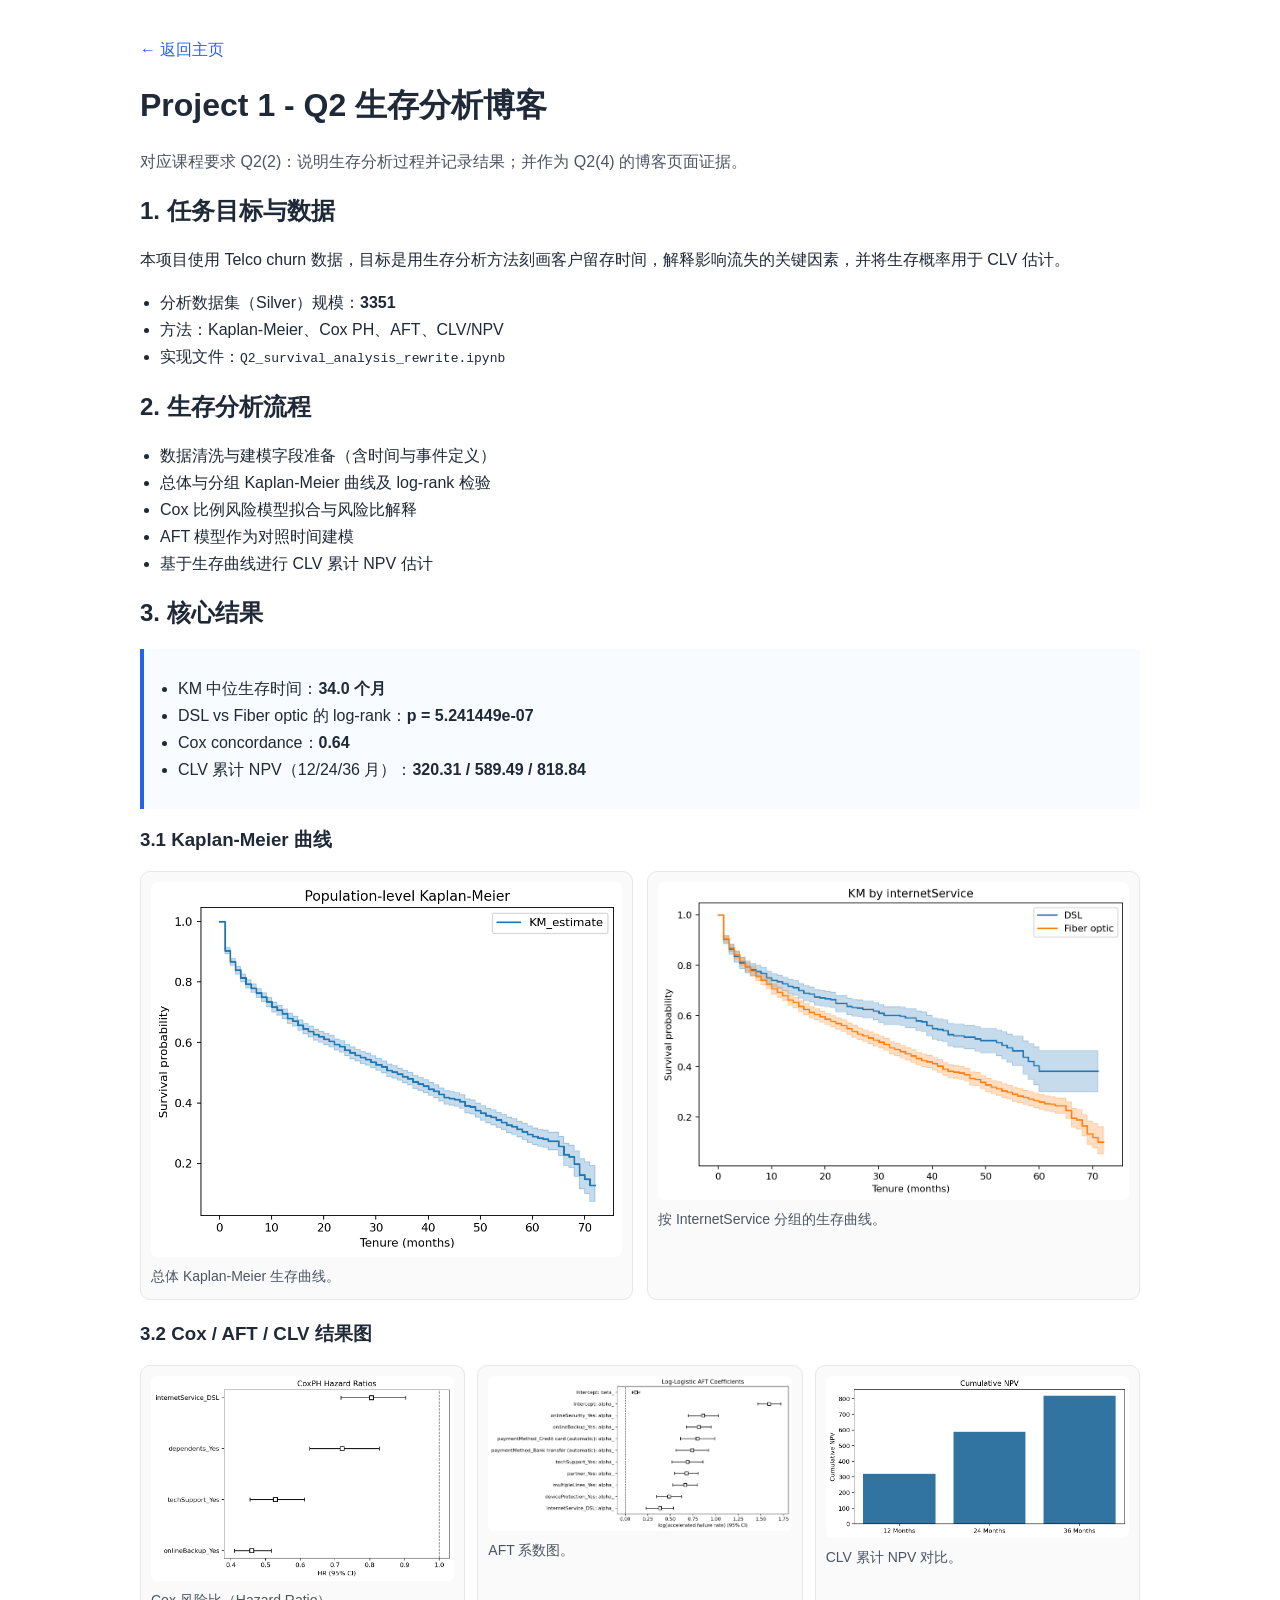
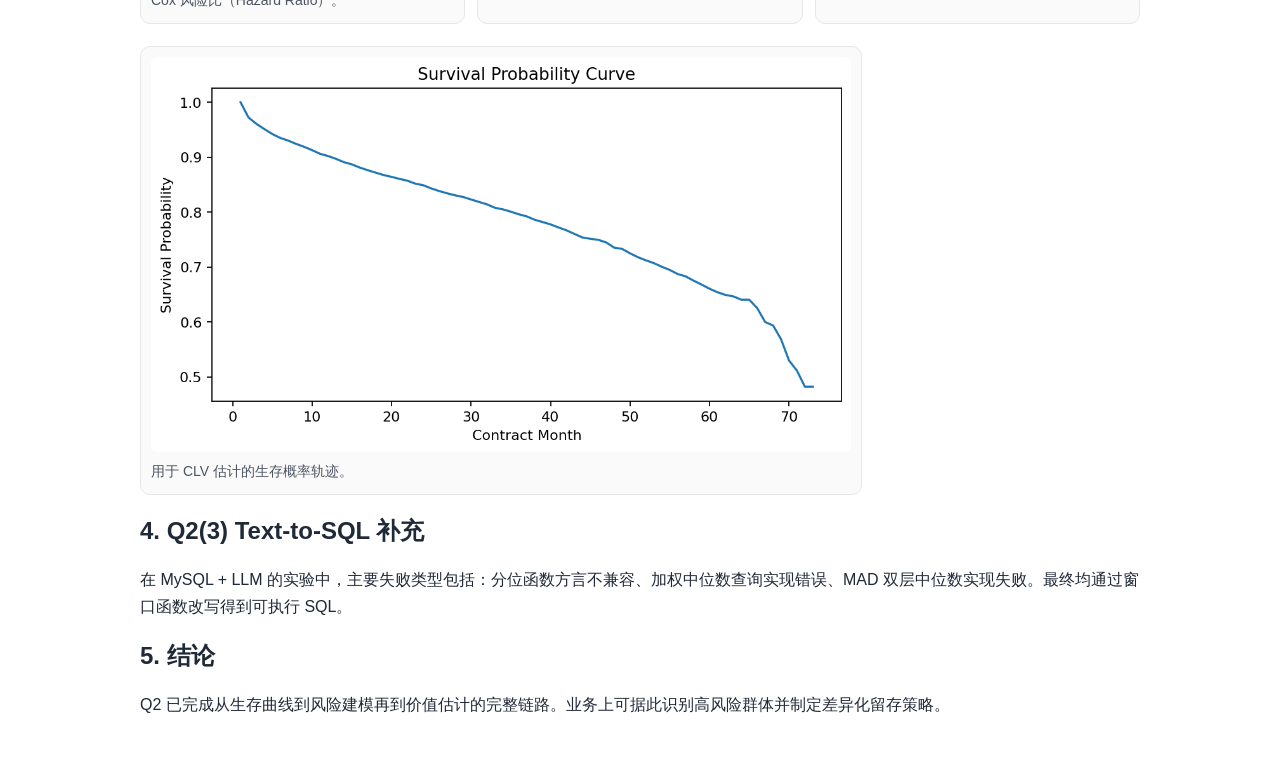
==== project1-q2-survival/index.html @ f98387b7 "Add Project 1 Q2 survival analysis blog page" ====
<!DOCTYPE html>
<html lang="zh-CN">
<head>
  <meta charset="UTF-8" />
  <meta name="viewport" content="width=device-width, initial-scale=1.0" />
  <title>Project 1 - Q2 生存分析博客</title>
  <style>
    :root { --fg:#1f2937; --muted:#4b5563; --line:#e5e7eb; --accent:#2563eb; --bg:#ffffff; }
    body { margin:0; font-family: "Segoe UI", "PingFang SC", "Microsoft YaHei", sans-serif; color:var(--fg); background:var(--bg); line-height:1.7; }
    .wrap { max-width: 1000px; margin: 36px auto 60px; padding: 0 18px; }
    a { color: var(--accent); text-decoration: none; }
    a:hover { text-decoration: underline; }
    h1,h2,h3 { line-height:1.3; }
    .muted { color: var(--muted); }
    .box { border-left: 4px solid var(--accent); background:#f8fbff; padding: 10px 14px; margin: 14px 0; }
    .grid2 { display:grid; grid-template-columns: repeat(auto-fit, minmax(280px, 1fr)); gap: 14px; margin: 14px 0 22px; }
    .grid3 { display:grid; grid-template-columns: repeat(auto-fit, minmax(220px, 1fr)); gap: 12px; margin: 14px 0 22px; }
    figure { margin:0; border:1px solid var(--line); border-radius:10px; padding:10px; background:#fafafa; }
    img { width:100%; height:auto; display:block; border-radius:6px; }
    figcaption { margin-top:8px; font-size:14px; color:var(--muted); }
    ul { padding-left: 20px; }
  </style>
</head>
<body>
  <main class="wrap">
    <p><a href="/">← 返回主页</a></p>
    <h1>Project 1 - Q2 生存分析博客</h1>
    <p class="muted">对应课程要求 Q2(2)：说明生存分析过程并记录结果；并作为 Q2(4) 的博客页面证据。</p>

    <h2>1. 任务目标与数据</h2>
    <p>本项目使用 Telco churn 数据，目标是用生存分析方法刻画客户留存时间，解释影响流失的关键因素，并将生存概率用于 CLV 估计。</p>
    <ul>
      <li>分析数据集（Silver）规模：<strong>3351</strong></li>
      <li>方法：Kaplan-Meier、Cox PH、AFT、CLV/NPV</li>
      <li>实现文件：<code>Q2_survival_analysis_rewrite.ipynb</code></li>
    </ul>

    <h2>2. 生存分析流程</h2>
    <ul>
      <li>数据清洗与建模字段准备（含时间与事件定义）</li>
      <li>总体与分组 Kaplan-Meier 曲线及 log-rank 检验</li>
      <li>Cox 比例风险模型拟合与风险比解释</li>
      <li>AFT 模型作为对照时间建模</li>
      <li>基于生存曲线进行 CLV 累计 NPV 估计</li>
    </ul>

    <h2>3. 核心结果</h2>
    <div class="box">
      <ul>
        <li>KM 中位生存时间：<strong>34.0 个月</strong></li>
        <li>DSL vs Fiber optic 的 log-rank：<strong>p = 5.241449e-07</strong></li>
        <li>Cox concordance：<strong>0.64</strong></li>
        <li>CLV 累计 NPV（12/24/36 月）：<strong>320.31 / 589.49 / 818.84</strong></li>
      </ul>
    </div>

    <h3>3.1 Kaplan-Meier 曲线</h3>
    <div class="grid2">
      <figure>
        <img src="./figs/q2_km_population.png" alt="km population" />
        <figcaption>总体 Kaplan-Meier 生存曲线。</figcaption>
      </figure>
      <figure>
        <img src="./figs/q2_km_by_internet_service.png" alt="km by internet service" />
        <figcaption>按 InternetService 分组的生存曲线。</figcaption>
      </figure>
    </div>

    <h3>3.2 Cox / AFT / CLV 结果图</h3>
    <div class="grid3">
      <figure>
        <img src="./figs/q2_cox_hazard_ratios.png" alt="cox hr" />
        <figcaption>Cox 风险比（Hazard Ratio）。</figcaption>
      </figure>
      <figure>
        <img src="./figs/q2_aft_coefficients.png" alt="aft coeff" />
        <figcaption>AFT 系数图。</figcaption>
      </figure>
      <figure>
        <img src="./figs/q2_clv_cumulative_npv_bar.png" alt="clv npv" />
        <figcaption>CLV 累计 NPV 对比。</figcaption>
      </figure>
    </div>

    <figure style="max-width: 700px;">
      <img src="./figs/q2_clv_survival_curve.png" alt="clv survival curve" />
      <figcaption>用于 CLV 估计的生存概率轨迹。</figcaption>
    </figure>

    <h2>4. Q2(3) Text-to-SQL 补充</h2>
    <p>在 MySQL + LLM 的实验中，主要失败类型包括：分位函数方言不兼容、加权中位数查询实现错误、MAD 双层中位数实现失败。最终均通过窗口函数改写得到可执行 SQL。</p>

    <h2>5. 结论</h2>
    <p>Q2 已完成从生存曲线到风险建模再到价值估计的完整链路。业务上可据此识别高风险群体并制定差异化留存策略。</p>
  </main>
</body>
</html>
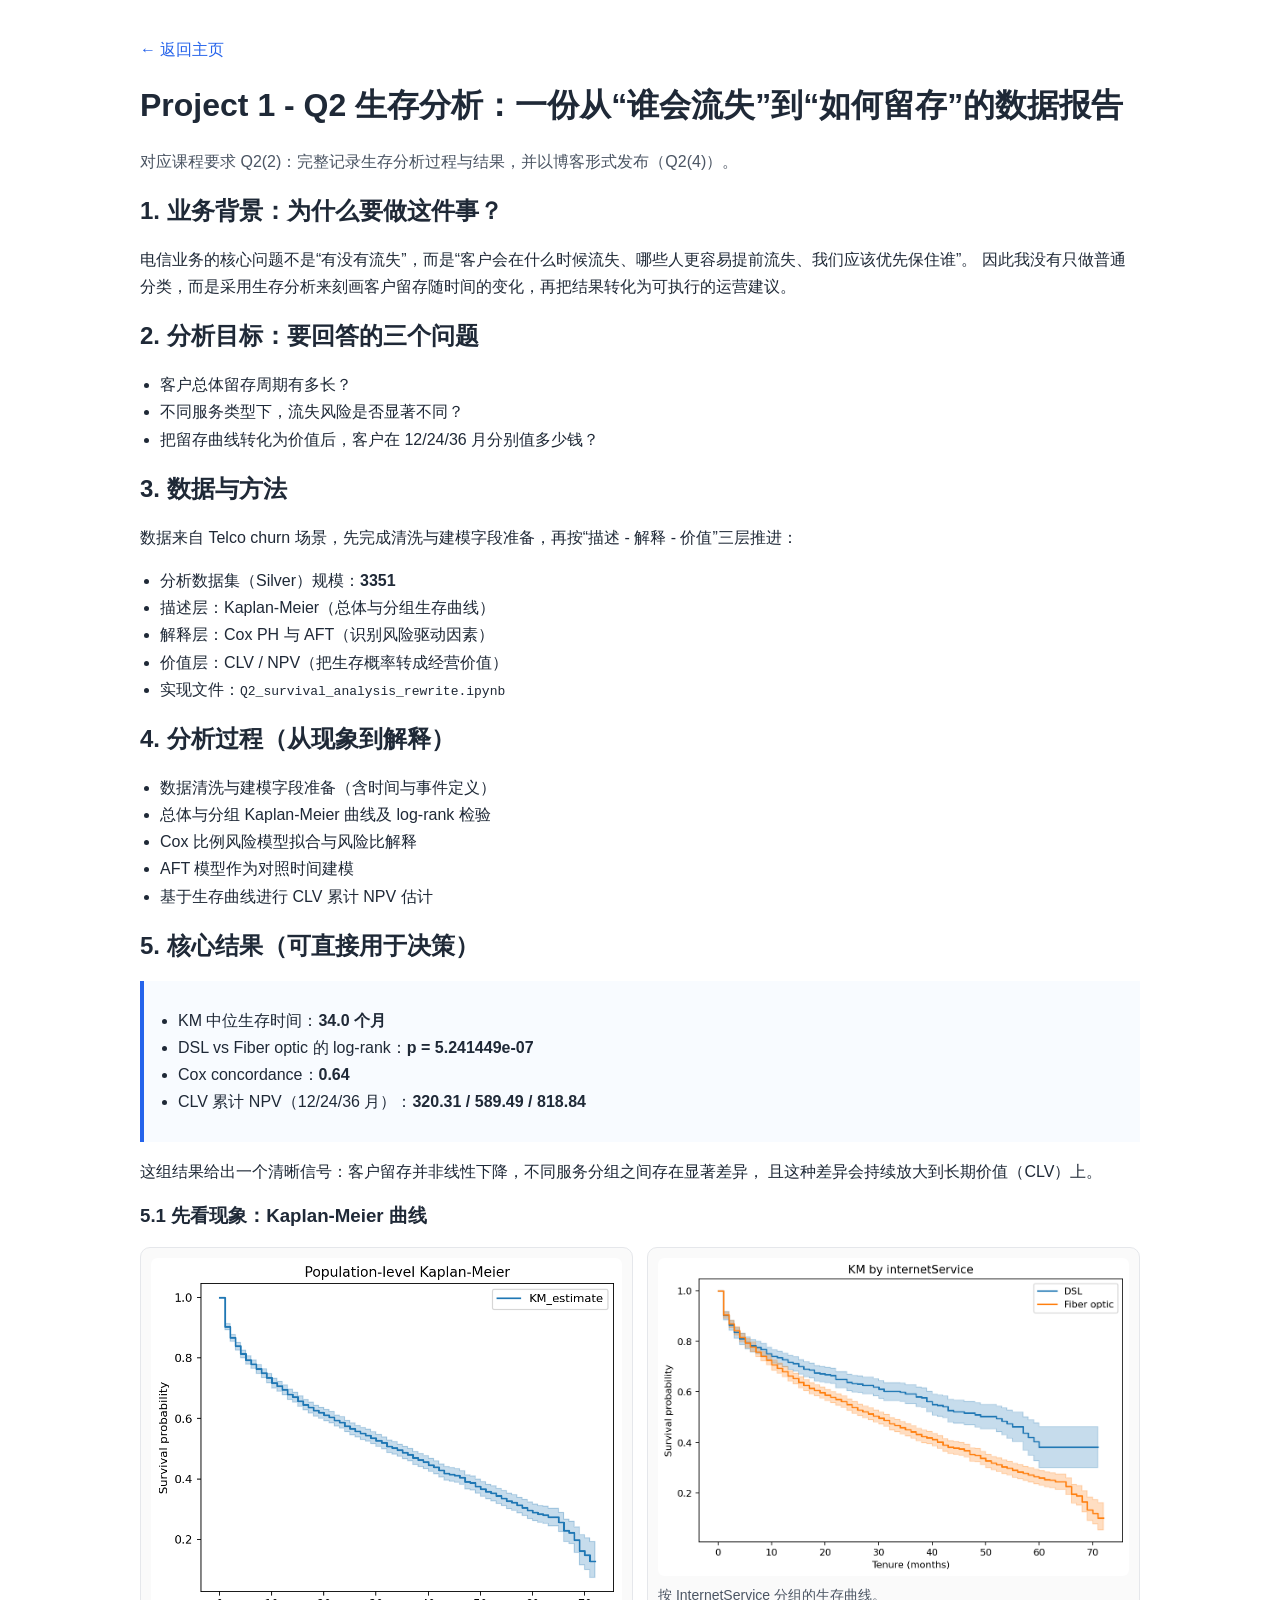
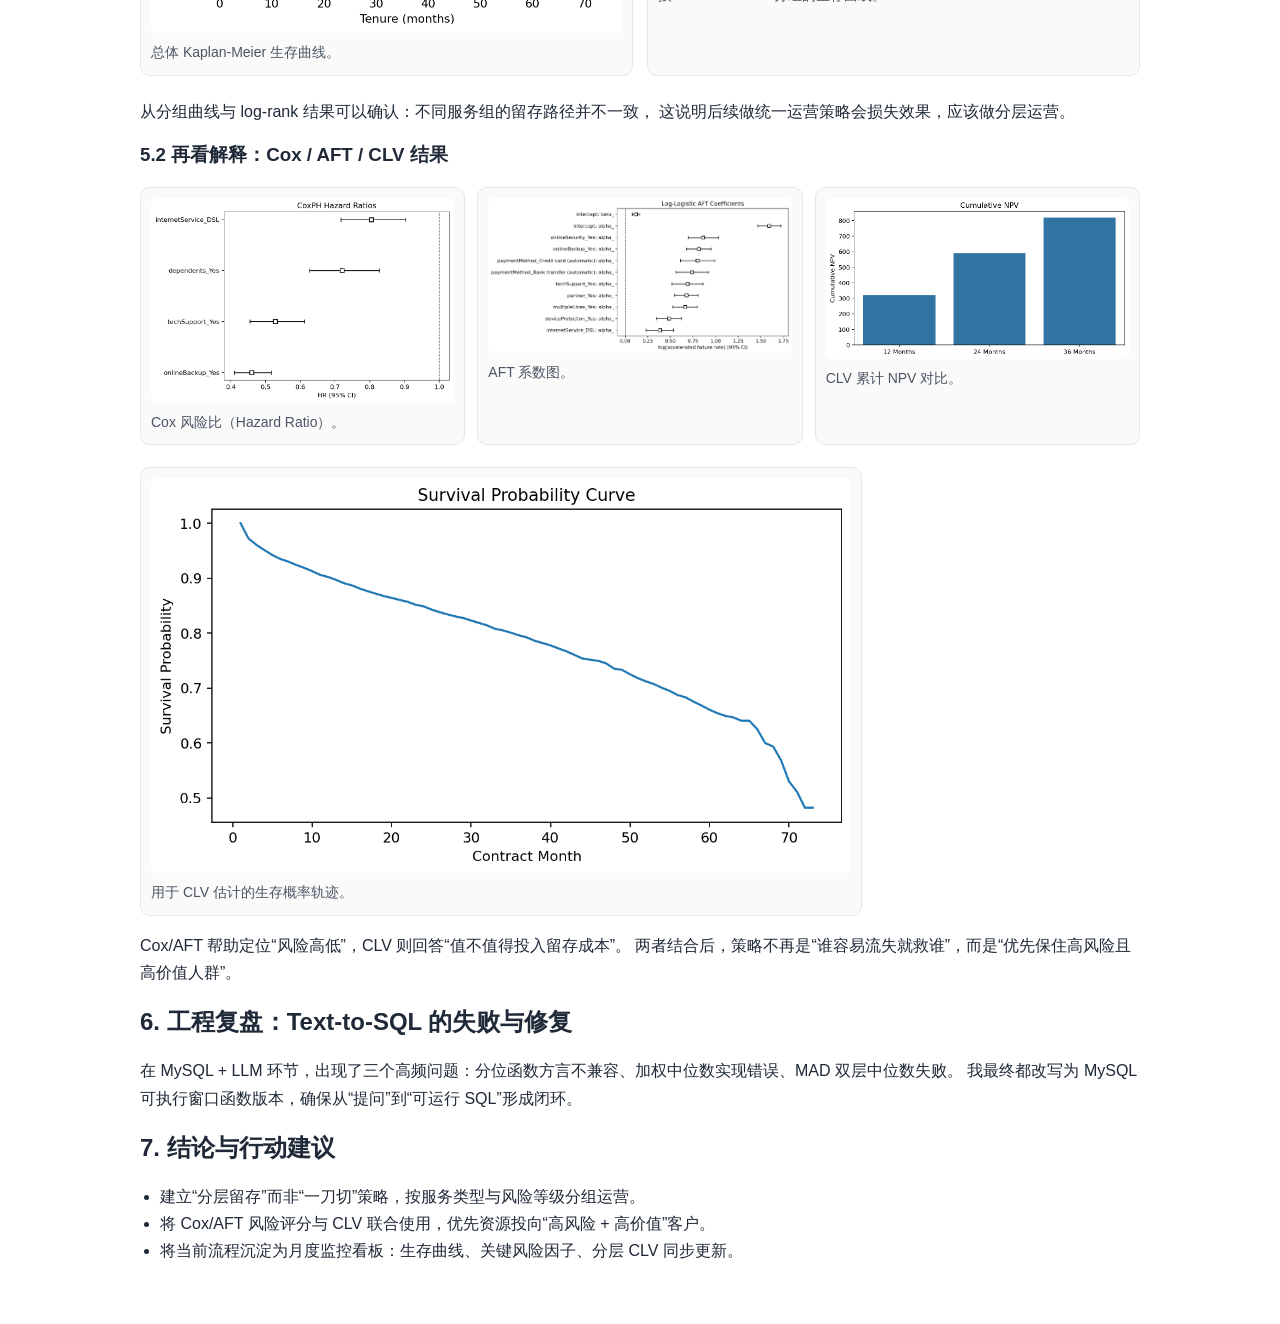
==== commit 291b1e4e: "Rewrite Q2 blog into story-driven data science report" ====
--- a/project1-q2-survival/index.html
+++ b/project1-q2-survival/index.html
@@ -24,18 +24,33 @@
 <body>
   <main class="wrap">
     <p><a href="/">← 返回主页</a></p>
-    <h1>Project 1 - Q2 生存分析博客</h1>
-    <p class="muted">对应课程要求 Q2(2)：说明生存分析过程并记录结果；并作为 Q2(4) 的博客页面证据。</p>
+    <h1>Project 1 - Q2 生存分析：一份从“谁会流失”到“如何留存”的数据报告</h1>
+    <p class="muted">对应课程要求 Q2(2)：完整记录生存分析过程与结果，并以博客形式发布（Q2(4)）。</p>
 
-    <h2>1. 任务目标与数据</h2>
-    <p>本项目使用 Telco churn 数据，目标是用生存分析方法刻画客户留存时间，解释影响流失的关键因素，并将生存概率用于 CLV 估计。</p>
+    <h2>1. 业务背景：为什么要做这件事？</h2>
+    <p>
+      电信业务的核心问题不是“有没有流失”，而是“客户会在什么时候流失、哪些人更容易提前流失、我们应该优先保住谁”。
+      因此我没有只做普通分类，而是采用生存分析来刻画客户留存随时间的变化，再把结果转化为可执行的运营建议。
+    </p>
+
+    <h2>2. 分析目标：要回答的三个问题</h2>
+    <ul>
+      <li>客户总体留存周期有多长？</li>
+      <li>不同服务类型下，流失风险是否显著不同？</li>
+      <li>把留存曲线转化为价值后，客户在 12/24/36 月分别值多少钱？</li>
+    </ul>
+
+    <h2>3. 数据与方法</h2>
+    <p>数据来自 Telco churn 场景，先完成清洗与建模字段准备，再按“描述 - 解释 - 价值”三层推进：</p>
     <ul>
       <li>分析数据集（Silver）规模：<strong>3351</strong></li>
-      <li>方法：Kaplan-Meier、Cox PH、AFT、CLV/NPV</li>
+      <li>描述层：Kaplan-Meier（总体与分组生存曲线）</li>
+      <li>解释层：Cox PH 与 AFT（识别风险驱动因素）</li>
+      <li>价值层：CLV / NPV（把生存概率转成经营价值）</li>
       <li>实现文件：<code>Q2_survival_analysis_rewrite.ipynb</code></li>
     </ul>
 
-    <h2>2. 生存分析流程</h2>
+    <h2>4. 分析过程（从现象到解释）</h2>
     <ul>
       <li>数据清洗与建模字段准备（含时间与事件定义）</li>
       <li>总体与分组 Kaplan-Meier 曲线及 log-rank 检验</li>
@@ -44,7 +59,7 @@
       <li>基于生存曲线进行 CLV 累计 NPV 估计</li>
     </ul>
 
-    <h2>3. 核心结果</h2>
+    <h2>5. 核心结果（可直接用于决策）</h2>
     <div class="box">
       <ul>
         <li>KM 中位生存时间：<strong>34.0 个月</strong></li>
@@ -53,8 +68,12 @@
         <li>CLV 累计 NPV（12/24/36 月）：<strong>320.31 / 589.49 / 818.84</strong></li>
       </ul>
     </div>
+    <p>
+      这组结果给出一个清晰信号：客户留存并非线性下降，不同服务分组之间存在显著差异，
+      且这种差异会持续放大到长期价值（CLV）上。
+    </p>
 
-    <h3>3.1 Kaplan-Meier 曲线</h3>
+    <h3>5.1 先看现象：Kaplan-Meier 曲线</h3>
     <div class="grid2">
       <figure>
         <img src="./figs/q2_km_population.png" alt="km population" />
@@ -65,8 +84,12 @@
         <figcaption>按 InternetService 分组的生存曲线。</figcaption>
       </figure>
     </div>
+    <p>
+      从分组曲线与 log-rank 结果可以确认：不同服务组的留存路径并不一致，
+      这说明后续做统一运营策略会损失效果，应该做分层运营。
+    </p>
 
-    <h3>3.2 Cox / AFT / CLV 结果图</h3>
+    <h3>5.2 再看解释：Cox / AFT / CLV 结果</h3>
     <div class="grid3">
       <figure>
         <img src="./figs/q2_cox_hazard_ratios.png" alt="cox hr" />
@@ -86,12 +109,23 @@
       <img src="./figs/q2_clv_survival_curve.png" alt="clv survival curve" />
       <figcaption>用于 CLV 估计的生存概率轨迹。</figcaption>
     </figure>
+    <p>
+      Cox/AFT 帮助定位“风险高低”，CLV 则回答“值不值得投入留存成本”。
+      两者结合后，策略不再是“谁容易流失就救谁”，而是“优先保住高风险且高价值人群”。
+    </p>
 
-    <h2>4. Q2(3) Text-to-SQL 补充</h2>
-    <p>在 MySQL + LLM 的实验中，主要失败类型包括：分位函数方言不兼容、加权中位数查询实现错误、MAD 双层中位数实现失败。最终均通过窗口函数改写得到可执行 SQL。</p>
+    <h2>6. 工程复盘：Text-to-SQL 的失败与修复</h2>
+    <p>
+      在 MySQL + LLM 环节，出现了三个高频问题：分位函数方言不兼容、加权中位数实现错误、MAD 双层中位数失败。
+      我最终都改写为 MySQL 可执行窗口函数版本，确保从“提问”到“可运行 SQL”形成闭环。
+    </p>
 
-    <h2>5. 结论</h2>
-    <p>Q2 已完成从生存曲线到风险建模再到价值估计的完整链路。业务上可据此识别高风险群体并制定差异化留存策略。</p>
+    <h2>7. 结论与行动建议</h2>
+    <ul>
+      <li>建立“分层留存”而非“一刀切”策略，按服务类型与风险等级分组运营。</li>
+      <li>将 Cox/AFT 风险评分与 CLV 联合使用，优先资源投向“高风险 + 高价值”客户。</li>
+      <li>将当前流程沉淀为月度监控看板：生存曲线、关键风险因子、分层 CLV 同步更新。</li>
+    </ul>
   </main>
 </body>
 </html>
